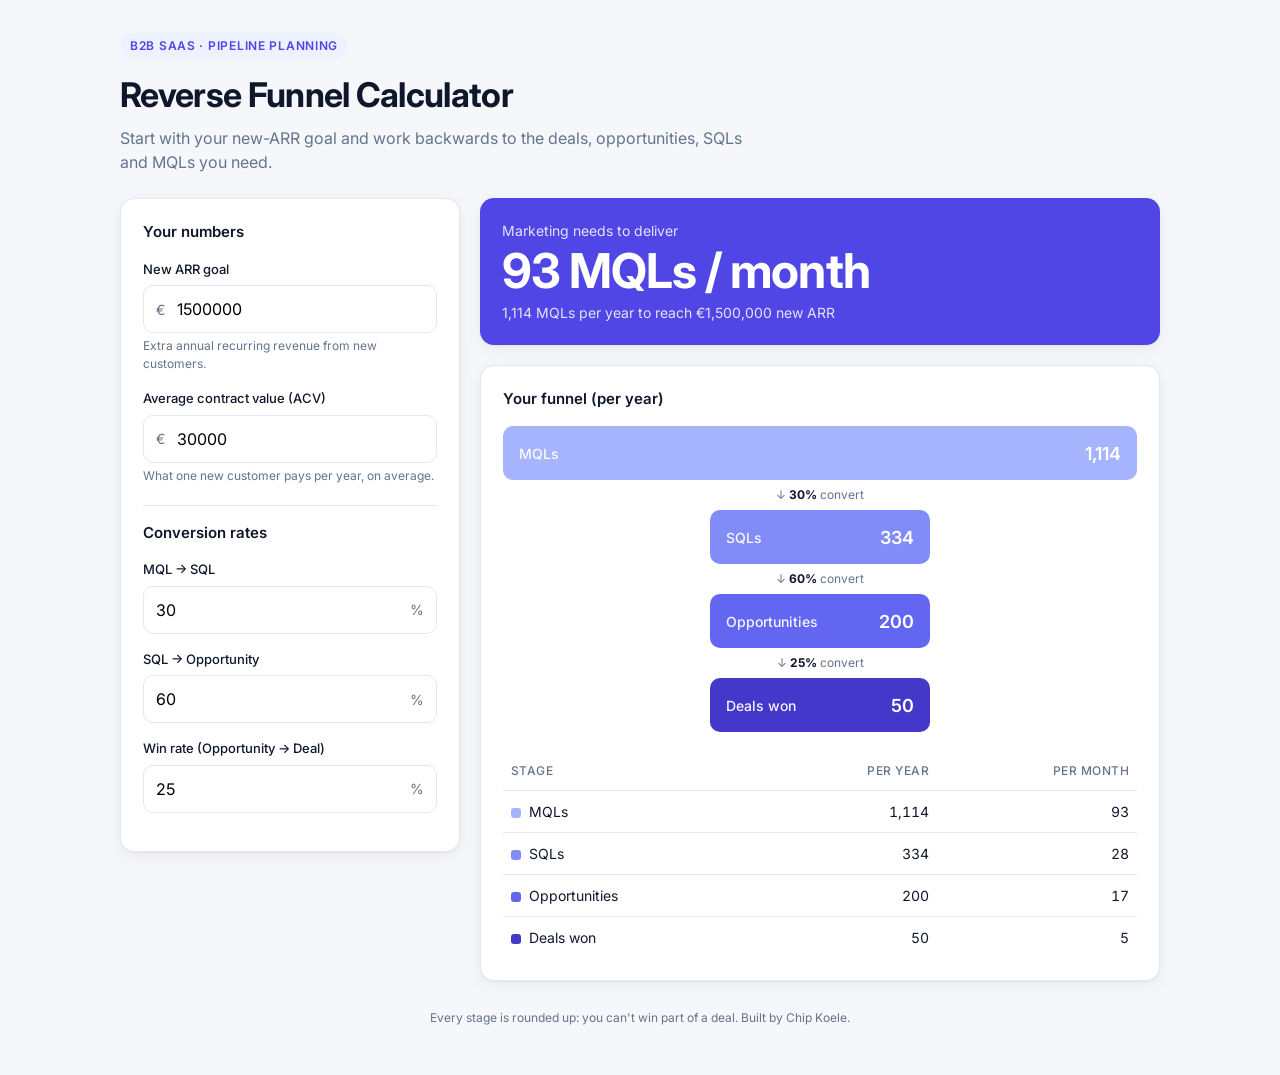
==== projects/reverse-funnel-calculator/index.html @ b5253d09 "Add Reverse Funnel Calculator v1" ====
<!DOCTYPE html>
<html lang="en">
<head>
  <meta charset="UTF-8">
  <meta name="viewport" content="width=device-width, initial-scale=1.0">
  <title>Reverse Funnel Calculator</title>
  <link rel="preconnect" href="https://fonts.googleapis.com">
  <link rel="preconnect" href="https://fonts.gstatic.com" crossorigin>
  <link href="https://fonts.googleapis.com/css2?family=Inter:wght@400;500;600;700&display=swap" rel="stylesheet">
  <style>
    /* ---------- Design tokens (change the look in one place) ---------- */
    :root {
      --bg: #f5f7fb;
      --card: #ffffff;
      --text: #0f172a;
      --muted: #64748b;
      --border: #e2e8f0;
      --accent: #4f46e5;        /* main brand colour */
      --accent-soft: #eef2ff;
      --radius: 14px;
      --shadow: 0 1px 2px rgba(15, 23, 42, .04), 0 4px 16px rgba(15, 23, 42, .06);
    }

    * { box-sizing: border-box; }

    body {
      margin: 0;
      font-family: "Inter", system-ui, -apple-system, sans-serif;
      background: var(--bg);
      color: var(--text);
      line-height: 1.5;
    }

    .wrap { max-width: 1080px; margin: 0 auto; padding: 32px 20px 48px; }

    header { margin-bottom: 24px; }
    .eyebrow {
      display: inline-block; font-size: 12px; font-weight: 600; letter-spacing: .06em;
      text-transform: uppercase; color: var(--accent); background: var(--accent-soft);
      padding: 4px 10px; border-radius: 999px; margin-bottom: 10px;
    }
    h1 { font-size: clamp(26px, 4vw, 34px); margin: 0 0 6px; letter-spacing: -.02em; }
    .sub { color: var(--muted); margin: 0; max-width: 640px; }

    /* Two columns on desktop, stacked on mobile */
    .grid { display: grid; grid-template-columns: 340px 1fr; gap: 20px; align-items: start; }
    @media (max-width: 820px) { .grid { grid-template-columns: 1fr; } }

    .card {
      background: var(--card); border: 1px solid var(--border);
      border-radius: var(--radius); box-shadow: var(--shadow); padding: 22px;
    }
    .card h2 { font-size: 15px; margin: 0 0 16px; font-weight: 600; }

    /* ---------- Inputs ---------- */
    .field { margin-bottom: 16px; }
    .field label { display: block; font-size: 13px; font-weight: 500; margin-bottom: 6px; }
    .field .hint { font-size: 12px; color: var(--muted); margin-top: 4px; }
    .input-box {
      display: flex; align-items: center; border: 1px solid var(--border);
      border-radius: 10px; background: #fff; transition: border-color .15s, box-shadow .15s;
    }
    .input-box:focus-within { border-color: var(--accent); box-shadow: 0 0 0 3px var(--accent-soft); }
    .input-box span { color: var(--muted); padding: 0 12px; font-size: 14px; }
    .input-box input {
      flex: 1; min-width: 0; border: 0; outline: 0; background: transparent;
      font: inherit; font-size: 16px; padding: 11px 12px;
    }
    .input-box span + input { padding-left: 0; }
    .divider { height: 1px; background: var(--border); margin: 20px 0 16px; }
    .error { color: #b91c1c; font-size: 13px; margin-top: 8px; display: none; }

    /* ---------- Headline result ---------- */
    .headline {
      background: var(--accent); color: #fff; border-radius: var(--radius);
      padding: 22px; margin-bottom: 20px; box-shadow: var(--shadow);
    }
    .headline .label { opacity: .85; font-size: 14px; }
    .headline .big { font-size: clamp(36px, 6vw, 48px); font-weight: 700; letter-spacing: -.02em; line-height: 1.1; margin: 4px 0; }
    .headline .small { opacity: .85; font-size: 14px; }

    /* ---------- Funnel visual ---------- */
    .funnel { display: flex; flex-direction: column; align-items: center; gap: 4px; }
    .bar {
      height: 54px; border-radius: 10px; display: flex; align-items: center;
      justify-content: space-between; padding: 0 16px; color: #fff;
      font-weight: 600; min-width: 220px; max-width: 100%;
      transition: width .35s ease;
    }
    .bar .name { font-size: 14px; font-weight: 500; opacity: .95; }
    .bar .count { font-size: 18px; }
    .rate { font-size: 12px; color: var(--muted); padding: 2px 0; }
    .rate b { color: var(--text); }

    /* ---------- Results table ---------- */
    table { width: 100%; border-collapse: collapse; margin-top: 20px; font-size: 14px; }
    th, td { text-align: right; padding: 10px 8px; border-bottom: 1px solid var(--border); }
    th:first-child, td:first-child { text-align: left; }
    th { font-size: 12px; color: var(--muted); font-weight: 500; text-transform: uppercase; letter-spacing: .04em; }
    td { font-variant-numeric: tabular-nums; }
    tr:last-child td { border-bottom: 0; }
    .dot { display: inline-block; width: 10px; height: 10px; border-radius: 3px; margin-right: 8px; vertical-align: middle; }

    footer { margin-top: 28px; color: var(--muted); font-size: 12px; text-align: center; }
  </style>
</head>
<body>
  <div class="wrap">
    <header>
      <span class="eyebrow">B2B SaaS · Pipeline planning</span>
      <h1>Reverse Funnel Calculator</h1>
      <p class="sub">Start with your new-ARR goal and work backwards to the deals, opportunities, SQLs and MQLs you need.</p>
    </header>

    <div class="grid">
      <!-- ========== LEFT: inputs ========== -->
      <section class="card" aria-label="Inputs">
        <h2>Your numbers</h2>

        <div class="field">
          <label for="arr">New ARR goal</label>
          <div class="input-box"><span>€</span><input id="arr" type="number" inputmode="numeric" min="0" step="10000" value="1500000"></div>
          <div class="hint">Extra annual recurring revenue from new customers.</div>
        </div>

        <div class="field">
          <label for="acv">Average contract value (ACV)</label>
          <div class="input-box"><span>€</span><input id="acv" type="number" inputmode="numeric" min="1" step="1000" value="30000"></div>
          <div class="hint">What one new customer pays per year, on average.</div>
        </div>

        <div class="divider"></div>
        <h2>Conversion rates</h2>

        <div class="field">
          <label for="mqlSql">MQL → SQL</label>
          <div class="input-box"><input id="mqlSql" type="number" inputmode="decimal" min="1" max="100" step="1" value="30"><span>%</span></div>
        </div>

        <div class="field">
          <label for="sqlOpp">SQL → Opportunity</label>
          <div class="input-box"><input id="sqlOpp" type="number" inputmode="decimal" min="1" max="100" step="1" value="60"><span>%</span></div>
        </div>

        <div class="field">
          <label for="win">Win rate (Opportunity → Deal)</label>
          <div class="input-box"><input id="win" type="number" inputmode="decimal" min="1" max="100" step="1" value="25"><span>%</span></div>
        </div>

        <div class="error" id="error">Enter an ACV above 0 and rates between 1% and 100%.</div>
      </section>

      <!-- ========== RIGHT: results ========== -->
      <section aria-label="Results">
        <div class="headline">
          <div class="label">Marketing needs to deliver</div>
          <div class="big" id="headlineMonth">–</div>
          <div class="small" id="headlineYear">–</div>
        </div>

        <div class="card">
          <h2>Your funnel (per year)</h2>
          <div class="funnel" id="funnel"></div>

          <table>
            <thead><tr><th>Stage</th><th>Per year</th><th>Per month</th></tr></thead>
            <tbody id="table"></tbody>
          </table>
        </div>
      </section>
    </div>

    <footer>Every stage is rounded up: you can't win part of a deal. Built by Chip Koele.</footer>
  </div>

  <script>
    // ---------- 1. Helpers ----------
    const $ = (id) => document.getElementById(id);
    const num = (id) => parseFloat($(id).value);
    const fmt = (n) => n.toLocaleString("en-GB");
    const euro = (n) => "€" + n.toLocaleString("en-GB", { maximumFractionDigits: 0 });

    // Colours from wide (top of funnel) to narrow (bottom)
    const COLORS = ["#a5b4fc", "#818cf8", "#6366f1", "#4338ca"];

    // ---------- 2. The reverse-funnel maths ----------
    // Work backwards: revenue → deals → opps → SQLs → MQLs.
    // Math.ceil rounds UP, so you never plan for slightly too few.
    function calculate(arr, acv, mqlSql, sqlOpp, win) {
      const deals = Math.ceil(arr / acv);
      const opps  = Math.ceil(deals / (win / 100));
      const sqls  = Math.ceil(opps / (sqlOpp / 100));
      const mqls  = Math.ceil(sqls / (mqlSql / 100));
      return { deals, opps, sqls, mqls };
    }

    // ---------- 3. Draw the results on the page ----------
    function render() {
      const arr = num("arr"), acv = num("acv");
      const mqlSql = num("mqlSql"), sqlOpp = num("sqlOpp"), win = num("win");

      // Simple validation: stop if something would break the maths
      const rates = [mqlSql, sqlOpp, win];
      const valid = arr >= 0 && acv > 0 && rates.every(r => r > 0 && r <= 100);
      $("error").style.display = valid ? "none" : "block";
      if (!valid) return;

      const r = calculate(arr, acv, mqlSql, sqlOpp, win);

      // Stages from top to bottom, with the rate INTO the next stage
      const stages = [
        { name: "MQLs",          value: r.mqls,  rateToNext: mqlSql },
        { name: "SQLs",          value: r.sqls,  rateToNext: sqlOpp },
        { name: "Opportunities", value: r.opps,  rateToNext: win },
        { name: "Deals won",     value: r.deals, rateToNext: null }
      ];

      // Headline
      $("headlineMonth").textContent = fmt(Math.ceil(r.mqls / 12)) + " MQLs / month";
      $("headlineYear").textContent  = fmt(r.mqls) + " MQLs per year to reach " + euro(arr) + " new ARR";

      // Funnel bars: width relative to the MQL count (biggest = 100%)
      const max = r.mqls || 1;
      $("funnel").innerHTML = stages.map((s, i) => {
        const width = Math.max((s.value / max) * 100, 0);
        const bar = `<div class="bar" style="width:${width}%; background:${COLORS[i]}">
                       <span class="name">${s.name}</span><span class="count">${fmt(s.value)}</span>
                     </div>`;
        const rate = s.rateToNext !== null
          ? `<div class="rate">↓ <b>${s.rateToNext}%</b> convert</div>` : "";
        return bar + rate;
      }).join("");

      // Table: per year and per month
      $("table").innerHTML = stages.map((s, i) => `
        <tr>
          <td><span class="dot" style="background:${COLORS[i]}"></span>${s.name}</td>
          <td>${fmt(s.value)}</td>
          <td>${fmt(Math.ceil(s.value / 12))}</td>
        </tr>`).join("");
    }

    // ---------- 4. Recalculate whenever any input changes ----------
    document.querySelectorAll("input").forEach(el => el.addEventListener("input", render));
    render();
  </script>
</body>
</html>
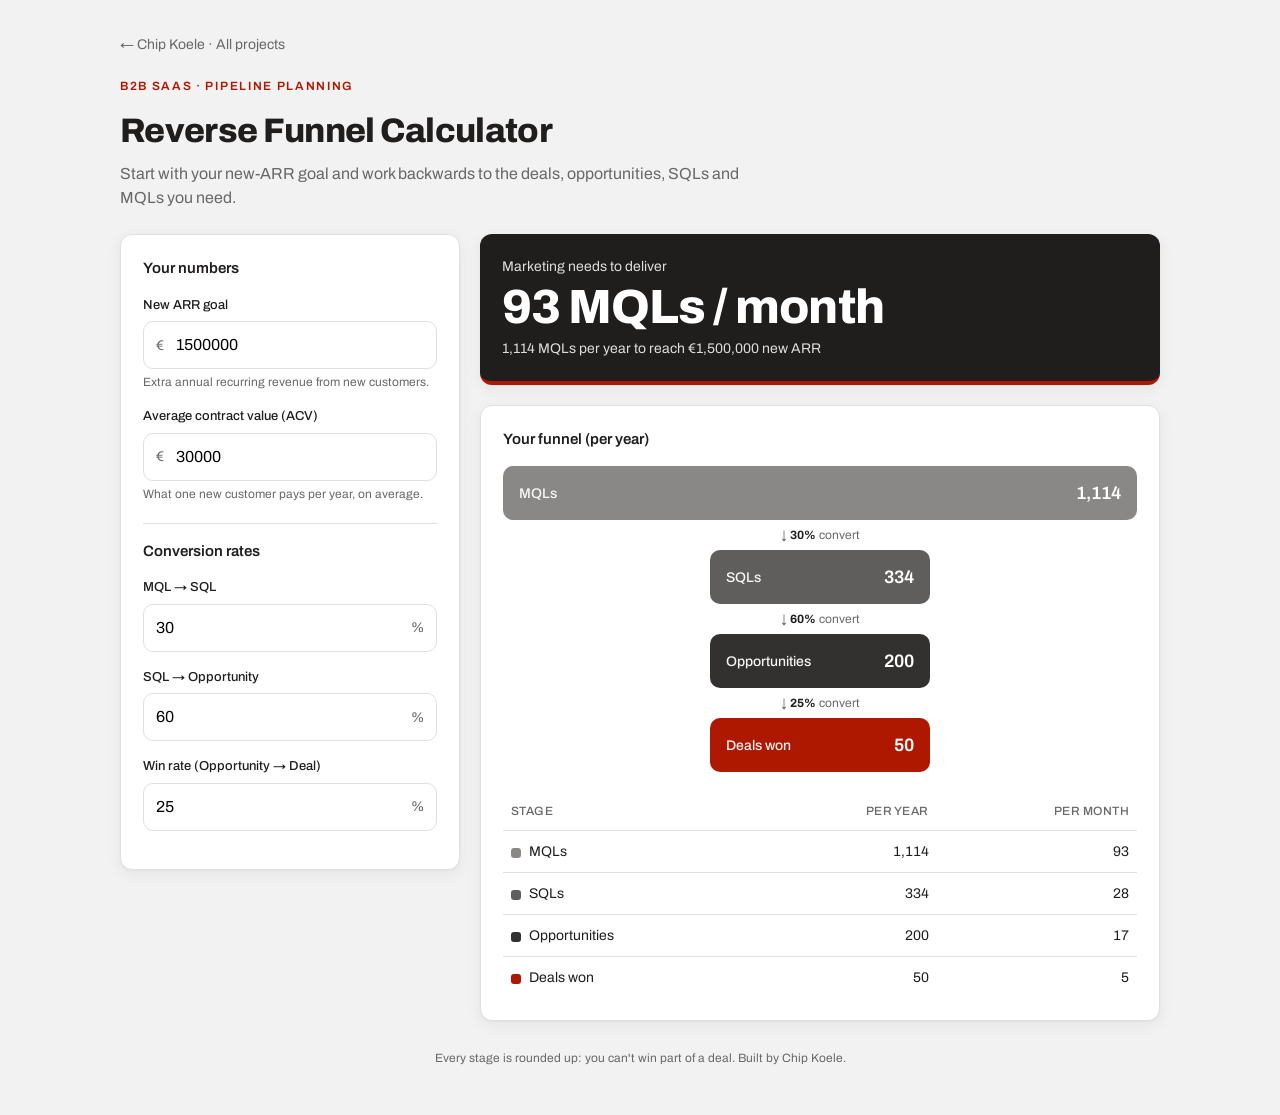
==== commit eb1b4093: "Rebrand Reverse Funnel Calculator with my CV brand - Archivo font, warm neutrals, red only as an acc" ====
--- a/projects/reverse-funnel-calculator/index.html
+++ b/projects/reverse-funnel-calculator/index.html
@@ -4,28 +4,30 @@
   <meta charset="UTF-8">
   <meta name="viewport" content="width=device-width, initial-scale=1.0">
   <title>Reverse Funnel Calculator</title>
+  <link rel="icon" href="../../assets/favicon.svg" type="image/svg+xml">
   <link rel="preconnect" href="https://fonts.googleapis.com">
   <link rel="preconnect" href="https://fonts.gstatic.com" crossorigin>
-  <link href="https://fonts.googleapis.com/css2?family=Inter:wght@400;500;600;700&display=swap" rel="stylesheet">
+  <link href="https://fonts.googleapis.com/css2?family=Archivo:wght@400;500;600;800&display=swap" rel="stylesheet">
   <style>
     /* ---------- Design tokens (change the look in one place) ---------- */
     :root {
-      --bg: #f5f7fb;
+      /* Brand: from my CV (see brand kit) */
+      --bg: #f3f2f2;            /* warm off-white */
       --card: #ffffff;
-      --text: #0f172a;
-      --muted: #64748b;
-      --border: #e2e8f0;
-      --accent: #4f46e5;        /* main brand colour */
-      --accent-soft: #eef2ff;
-      --radius: 14px;
-      --shadow: 0 1px 2px rgba(15, 23, 42, .04), 0 4px 16px rgba(15, 23, 42, .06);
+      --text: #201e1d;          /* warm near-black */
+      --muted: #696767;
+      --border: #e1e0e0;
+      --accent: #ae1800;        /* CV red: small accents only */
+      --accent-soft: #f7e9e6;
+      --radius: 12px;
+      --shadow: 0 1px 2px rgba(32, 30, 29, .04), 0 4px 16px rgba(32, 30, 29, .06);
     }
 
     * { box-sizing: border-box; }
 
     body {
       margin: 0;
-      font-family: "Inter", system-ui, -apple-system, sans-serif;
+      font-family: "Archivo", system-ui, -apple-system, sans-serif;
       background: var(--bg);
       color: var(--text);
       line-height: 1.5;
@@ -35,11 +37,12 @@
 
     header { margin-bottom: 24px; }
     .eyebrow {
-      display: inline-block; font-size: 12px; font-weight: 600; letter-spacing: .06em;
-      text-transform: uppercase; color: var(--accent); background: var(--accent-soft);
-      padding: 4px 10px; border-radius: 999px; margin-bottom: 10px;
-    }
-    h1 { font-size: clamp(26px, 4vw, 34px); margin: 0 0 6px; letter-spacing: -.02em; }
+      display: inline-block; font-size: 12px; font-weight: 600; letter-spacing: .14em;
+      text-transform: uppercase; color: var(--accent); margin-bottom: 10px;
+    }
+    h1 { font-size: clamp(26px, 4vw, 34px); font-weight: 800; margin: 0 0 6px; letter-spacing: -.02em; }
+    .back { display: inline-block; font-size: 14px; color: var(--muted); text-decoration: none; margin-bottom: 18px; }
+    .back:hover { color: var(--accent); }
     .sub { color: var(--muted); margin: 0; max-width: 640px; }
 
     /* Two columns on desktop, stacked on mobile */
@@ -72,11 +75,12 @@
 
     /* ---------- Headline result ---------- */
     .headline {
-      background: var(--accent); color: #fff; border-radius: var(--radius);
+      background: var(--text); color: #fff; border-radius: var(--radius);
       padding: 22px; margin-bottom: 20px; box-shadow: var(--shadow);
+      border-bottom: 4px solid var(--accent);
     }
     .headline .label { opacity: .85; font-size: 14px; }
-    .headline .big { font-size: clamp(36px, 6vw, 48px); font-weight: 700; letter-spacing: -.02em; line-height: 1.1; margin: 4px 0; }
+    .headline .big { font-size: clamp(36px, 6vw, 48px); font-weight: 800; letter-spacing: -.02em; line-height: 1.1; margin: 4px 0; }
     .headline .small { opacity: .85; font-size: 14px; }
 
     /* ---------- Funnel visual ---------- */
@@ -107,6 +111,7 @@
 <body>
   <div class="wrap">
     <header>
+      <a class="back" href="../../projects.html">← Chip Koele · All projects</a><br>
       <span class="eyebrow">B2B SaaS · Pipeline planning</span>
       <h1>Reverse Funnel Calculator</h1>
       <p class="sub">Start with your new-ARR goal and work backwards to the deals, opportunities, SQLs and MQLs you need.</p>
@@ -181,7 +186,7 @@
     const euro = (n) => "€" + n.toLocaleString("en-GB", { maximumFractionDigits: 0 });
 
     // Colours from wide (top of funnel) to narrow (bottom)
-    const COLORS = ["#a5b4fc", "#818cf8", "#6366f1", "#4338ca"];
+    const COLORS = ["#8a8887", "#605e5d", "#33312f", "#ae1800"]; // warm greys → CV red for deals won
 
     // ---------- 2. The reverse-funnel maths ----------
     // Work backwards: revenue → deals → opps → SQLs → MQLs.
